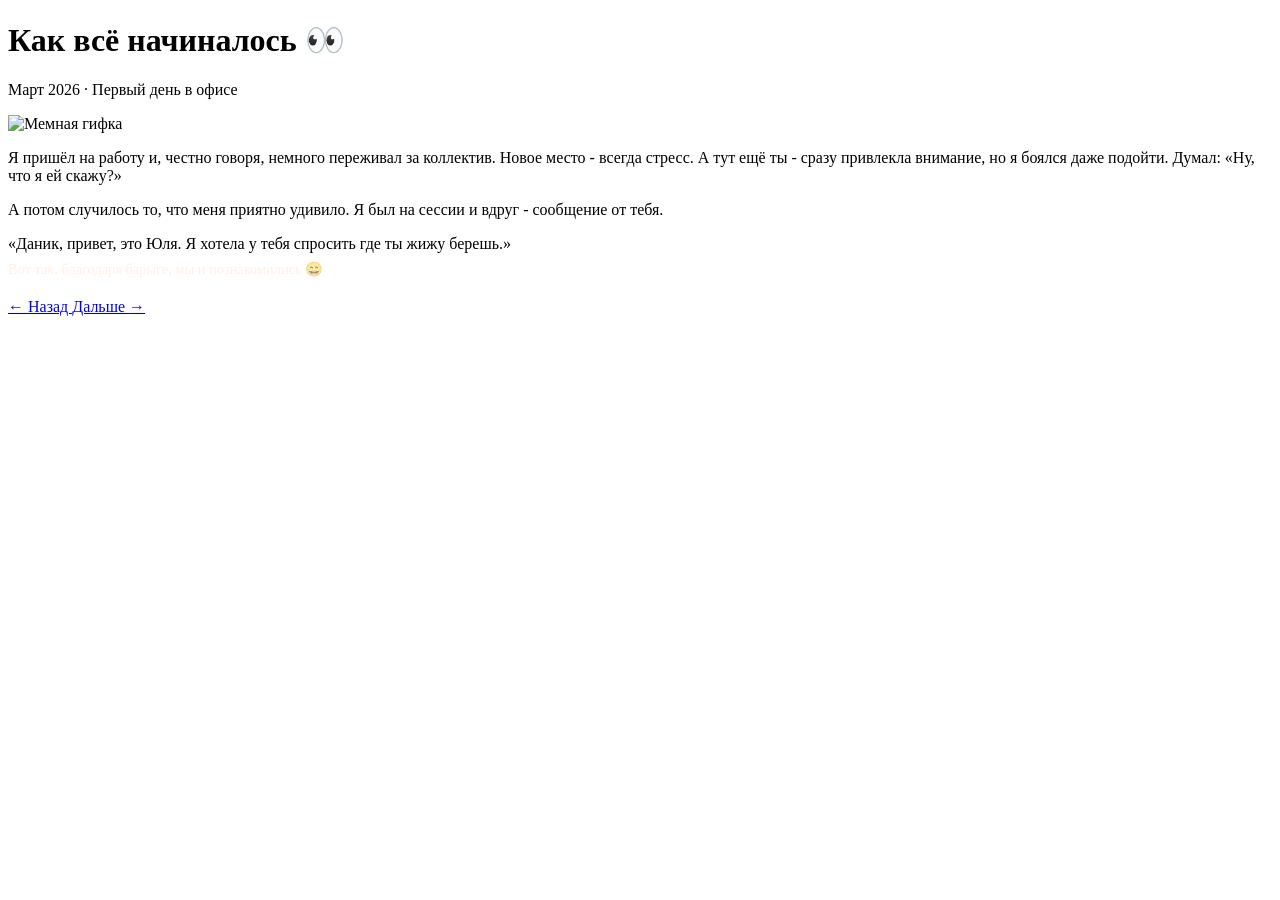
==== page2.html @ 99b497d4 "Add files via upload" ====
<!DOCTYPE html>
<html lang="ru">
<head>
    <meta charset="UTF-8" />
    <meta name="viewport" content="width=device-width, initial-scale=1.0" />
    <title>Как всё начиналось</title>
    <link rel="stylesheet" href="css/style.css" />
</head>
<body>

    <!-- ФОН -->
    <div class="bg-layer"></div>

    <!-- ЧАСТИЦЫ -->
    <div class="particles">
        <div class="particle"></div>
        <div class="particle"></div>
        <div class="particle"></div>
        <div class="particle"></div>
        <div class="particle"></div>
        <div class="particle"></div>
        <div class="particle"></div>
        <div class="particle"></div>
        <div class="particle"></div>
        <div class="particle"></div>
    </div>

    <!-- ОСНОВНОЙ КОНТЕЙНЕР -->
    <div class="container">

        <!-- Заголовок -->
        <h1 class="title">
            <span class="gradient">Как всё начиналось</span> <span class="emoji">👀</span>
        </h1>

        <!-- Подзаголовок -->
        <p class="subtitle">Март 2026 · Первый день в офисе</p>

        <!-- ГИФКА (вставь свою) -->
        <div class="gif-wrapper">
            <!-- ⬇️ СЮДА ВСТАВЬ СВОЮ ГИФКУ ⬇️ -->
            <img
                src="img/gif2.gif"
                alt="Мемная гифка"
                loading="lazy"
            />
            <!-- ⬆️ КОНЕЦ ВСТАВКИ ГИФКИ ⬆️ -->
        </div>

        <!-- ТЕКСТ -->
        <div class="text-wrapper" style="margin-bottom: 20px;">
            <div class="text-content text-left">

                <p>
                    Я пришёл на работу и, честно говоря, немного переживал за коллектив.
                    Новое место - всегда стресс. А тут ещё ты - сразу привлекла внимание,
                    но я <span class="highlight">боялся даже подойти</span>.
                    Думал: «Ну, что я ей скажу?»
                </p>

                <p>
                    А потом случилось то, что меня <span class="highlight">приятно удивило</span>.
                    Я был на сессии  и вдруг - <span class="highlight">сообщение от тебя</span>.
                </p>

                <!-- Цитата-вставка (переписка) -->
                <div class="quote-block">
                    «Даник, привет, это Юля. Я хотела у тебя спросить где ты жижу берешь.»
                </div>

                <p style="margin-top: 8px; font-size: 0.9rem; color: rgba(255,225,200,0.5);">
                    Вот так, благодаря барыге, мы и познакомились 😄
                </p>

            </div>
        </div>

        <!-- КНОПКИ НАВИГАЦИИ -->
        <div class="btn-wrapper">
            <div class="nav-row">
                <a href="index.html" class="btn-next btn-back">
                    <span>
                        <span class="arrow-left">←</span> Назад
                    </span>
                </a>
                <a href="page3.html" class="btn-next">
                    <span>
                        Дальше <span class="arrow">→</span>
                    </span>
                </a>
            </div>
        </div>

        <!-- ПРОГРЕСС -->
        <div class="progress-bar">
            <div class="fill fill-50"></div>
        </div>

    </div>

    <script src="js/main.js"></script>

</body>
</html>
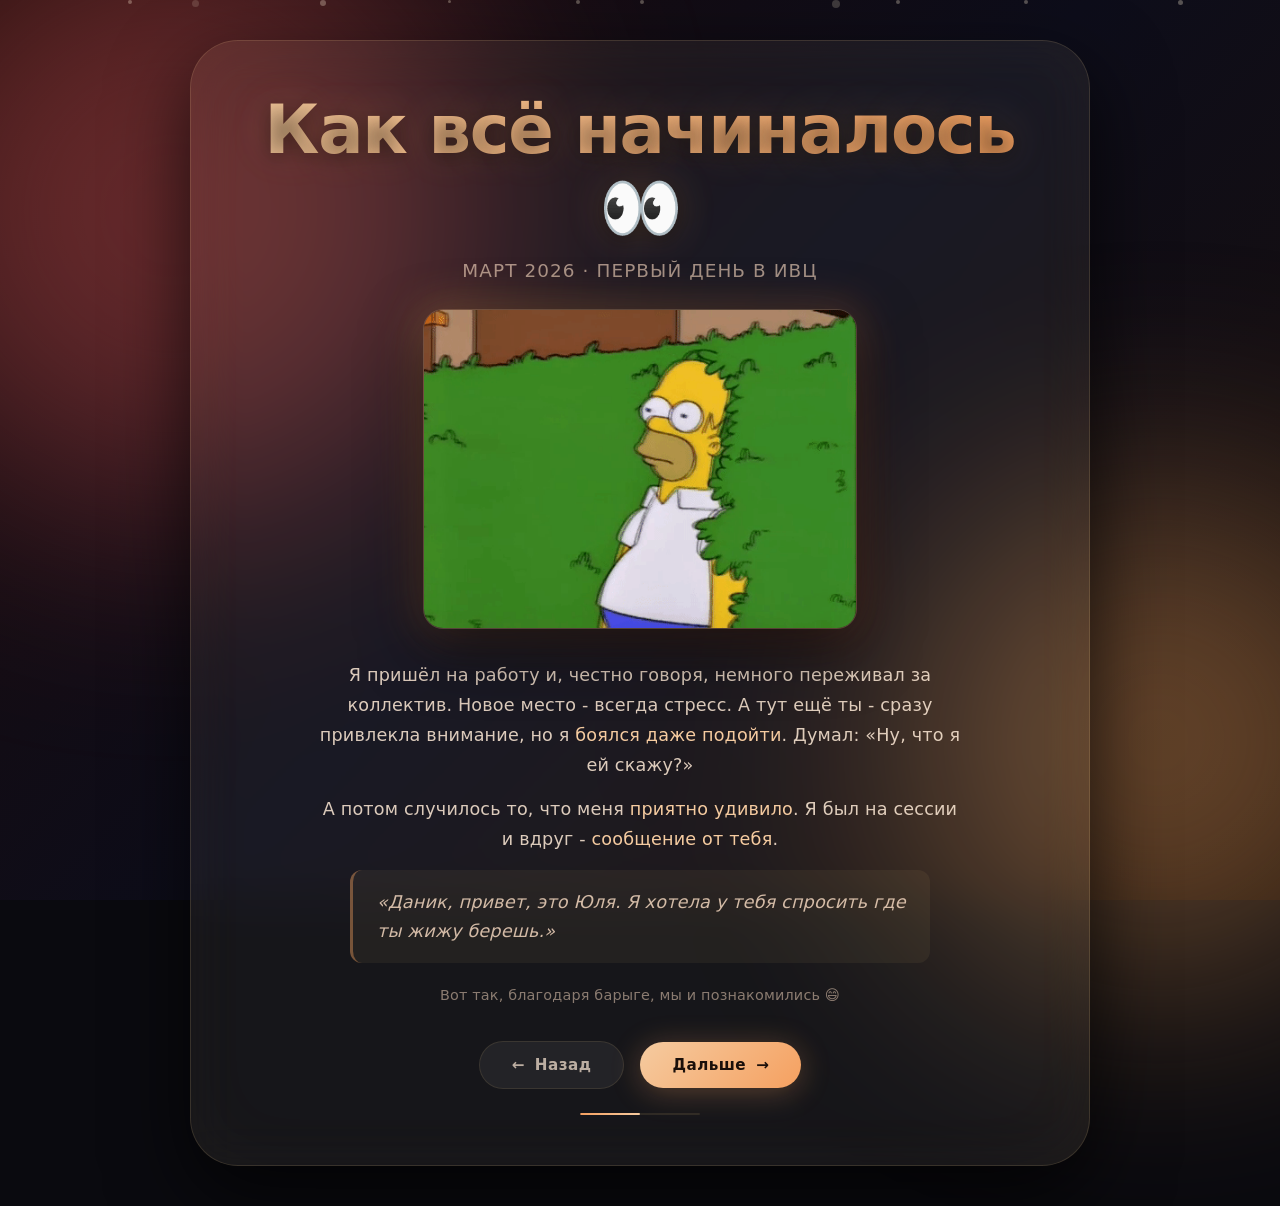
==== commit b198a565: "Update page2.html" ====
--- a/page2.html
+++ b/page2.html
@@ -34,7 +34,7 @@
         </h1>
 
         <!-- Подзаголовок -->
-        <p class="subtitle">Март 2026 · Первый день в офисе</p>
+        <p class="subtitle">Март 2026 · Первый день в ИВЦ</p>
 
         <!-- ГИФКА (вставь свою) -->
         <div class="gif-wrapper">
@@ -101,4 +101,4 @@
     <script src="js/main.js"></script>
 
 </body>
-</html>+</html>
--- a/css/style.css
+++ b/css/style.css
@@ -0,0 +1,796 @@
+/* ============================================
+   ГЛОБАЛЬНЫЙ СБРОС И БАЗА
+   ============================================ */
+* {
+    margin: 0;
+    padding: 0;
+    box-sizing: border-box;
+}
+
+body {
+    min-height: 100vh;
+    display: flex;
+    align-items: center;
+    justify-content: center;
+    font-family: 'Segoe UI', system-ui, -apple-system, sans-serif;
+    background: #0a0a0f;
+    padding: 40px 20px;
+    overflow-y: auto;
+}
+
+/* ============================================
+   ФОНОВЫЙ СЛОЙ С АНИМАЦИЕЙ
+   ============================================ */
+.bg-layer {
+    position: fixed;
+    inset: 0;
+    z-index: 0;
+    background: linear-gradient(135deg, #1a0a0a, #0d0d1a, #1a0f0a);
+}
+
+.bg-layer::before,
+.bg-layer::after {
+    content: '';
+    position: absolute;
+    border-radius: 50%;
+    filter: blur(120px);
+    opacity: 0.5;
+    animation: floatBlob 12s ease-in-out infinite alternate;
+}
+
+.bg-layer::before {
+    width: 600px;
+    height: 600px;
+    top: -10%;
+    left: -10%;
+    background: #b34747;
+    animation-delay: 0s;
+}
+
+.bg-layer::after {
+    width: 500px;
+    height: 500px;
+    bottom: -10%;
+    right: -10%;
+    background: #b37b47;
+    animation-delay: 4s;
+}
+
+@keyframes floatBlob {
+    0% { transform: translate(0, 0) scale(1); }
+    33% { transform: translate(60px, -40px) scale(1.2); }
+    66% { transform: translate(-40px, 60px) scale(0.9); }
+    100% { transform: translate(30px, -30px) scale(1.1); }
+}
+
+/* ============================================
+   ЧАСТИЦЫ (звёздочки)
+   ============================================ */
+.particles {
+    position: fixed;
+    inset: 0;
+    z-index: 1;
+    pointer-events: none;
+    overflow: hidden;
+}
+
+.particle {
+    position: absolute;
+    width: 4px;
+    height: 4px;
+    background: #fff3d6;
+    border-radius: 50%;
+    opacity: 0.3;
+    animation: floatParticle linear infinite;
+}
+
+.particle:nth-child(1) { left: 10%; animation-duration: 14s; animation-delay: 0s; }
+.particle:nth-child(2) { left: 25%; animation-duration: 18s; animation-delay: 2s; width: 6px; height: 6px; }
+.particle:nth-child(3) { left: 45%; animation-duration: 12s; animation-delay: 4s; }
+.particle:nth-child(4) { left: 65%; animation-duration: 20s; animation-delay: 1s; width: 8px; height: 8px; opacity: 0.2; }
+.particle:nth-child(5) { left: 80%; animation-duration: 16s; animation-delay: 3s; }
+.particle:nth-child(6) { left: 92%; animation-duration: 22s; animation-delay: 5s; width: 5px; height: 5px; }
+.particle:nth-child(7) { left: 50%; animation-duration: 15s; animation-delay: 7s; }
+.particle:nth-child(8) { left: 15%; animation-duration: 19s; animation-delay: 2s; width: 7px; height: 7px; opacity: 0.15; }
+.particle:nth-child(9) { left: 70%; animation-duration: 13s; animation-delay: 6s; }
+.particle:nth-child(10) { left: 35%; animation-duration: 17s; animation-delay: 4s; width: 3px; height: 3px; }
+
+@keyframes floatParticle {
+    0% { transform: translateY(100vh) scale(0); opacity: 0; }
+    10% { opacity: 0.3; }
+    90% { opacity: 0.3; }
+    100% { transform: translateY(-10vh) scale(1); opacity: 0; }
+}
+
+/* ============================================
+   ОСНОВНОЙ КОНТЕЙНЕР
+   ============================================ */
+.container {
+    position: relative;
+    z-index: 2;
+    max-width: 900px;
+    width: 100%;
+    padding: 50px 40px;
+    text-align: center;
+    background: rgba(255, 245, 225, 0.05);
+    backdrop-filter: blur(24px);
+    -webkit-backdrop-filter: blur(24px);
+    border-radius: 48px;
+    border: 1px solid rgba(255, 215, 140, 0.15);
+    box-shadow: 0 30px 80px rgba(0, 0, 0, 0.7), inset 0 0 80px rgba(255, 180, 100, 0.03);
+    animation: containerIn 1.2s cubic-bezier(0.16, 1, 0.3, 1) forwards;
+    opacity: 0;
+    transform: translateY(40px) scale(0.96);
+}
+
+@keyframes containerIn {
+    to {
+        opacity: 1;
+        transform: translateY(0) scale(1);
+    }
+}
+
+/* ============================================
+   ЗАГОЛОВКИ
+   ============================================ */
+.title {
+    font-size: clamp(2.4rem, 8vw, 4.2rem);
+    font-weight: 800;
+    color: #f5e6d3;
+    text-shadow: 0 0 40px rgba(255, 180, 100, 0.2), 0 4px 20px rgba(0,0,0,0.5);
+    letter-spacing: -0.02em;
+    margin-bottom: 12px;
+    opacity: 0;
+    animation: fadeUp 0.8s 0.4s forwards;
+}
+
+.title .gradient {
+    background: linear-gradient(135deg, #f5cba0, #f5a060);
+    -webkit-background-clip: text;
+    -webkit-text-fill-color: transparent;
+    background-clip: text;
+}
+
+.title .emoji {
+    -webkit-text-fill-color: initial;
+}
+
+.subtitle {
+    font-size: clamp(0.95rem, 2vw, 1.15rem);
+    font-weight: 400;
+    color: rgba(255, 225, 200, 0.6);
+    letter-spacing: 0.06em;
+    text-transform: uppercase;
+    margin-bottom: 28px;
+    opacity: 0;
+    animation: fadeUp 0.8s 0.7s forwards;
+}
+
+@keyframes fadeUp {
+    to { opacity: 1; transform: translateY(0); }
+}
+
+/* ============================================
+   ГИФКА / ИЗОБРАЖЕНИЯ
+   ============================================ */
+.gif-wrapper {
+    position: relative;
+    display: inline-block;
+    margin-bottom: 28px;
+    opacity: 0;
+    animation: fadeUp 0.9s 0.9s forwards;
+}
+
+.gif-wrapper::before {
+    content: '';
+    position: absolute;
+    inset: -8px;
+    border-radius: 28px;
+    background: linear-gradient(135deg, rgba(255, 180, 100, 0.25), rgba(255, 100, 60, 0.15));
+    filter: blur(20px);
+    z-index: -1;
+    animation: glowPulse 3s ease-in-out infinite alternate;
+}
+
+@keyframes glowPulse {
+    0% { opacity: 0.5; transform: scale(1); }
+    100% { opacity: 1; transform: scale(1.05); }
+}
+
+.gif-wrapper img {
+    display: block;
+    max-width: 100%;
+    height: auto;
+    max-height: 320px;
+    border-radius: 20px;
+    box-shadow: 0 20px 60px rgba(0, 0, 0, 0.6), 0 0 40px rgba(255, 150, 80, 0.05);
+    border: 1px solid rgba(255, 215, 140, 0.15);
+    transition: transform 0.4s ease;
+}
+
+.gif-wrapper img:hover {
+    transform: scale(1.02);
+}
+
+/* ============================================
+   ТЕКСТ
+   ============================================ */
+.text-wrapper {
+    max-width: 650px;
+    margin: 0 auto 36px;
+    min-height: 80px;
+    display: flex;
+    align-items: center;
+    justify-content: center;
+}
+
+.text-content {
+    font-size: clamp(0.95rem, 1.6vw, 1.1rem);
+    line-height: 1.7;
+    color: rgba(255, 235, 215, 0.85);
+    font-weight: 300;
+    letter-spacing: 0.01em;
+    text-align: center;
+}
+
+.text-content p {
+    margin-bottom: 14px;
+}
+
+.text-content .highlight {
+    color: #f5cba0;
+    font-weight: 400;
+}
+
+.text-content .text-left {
+    text-align: left;
+}
+
+.text-content .text-left p:last-child {
+    margin-bottom: 0;
+}
+
+.text-content .cursor {
+    display: inline-block;
+    width: 2px;
+    height: 1.1em;
+    background: #f5a060;
+    margin-left: 2px;
+    animation: blink 0.9s step-end infinite;
+    vertical-align: text-bottom;
+}
+
+@keyframes blink {
+    0%, 100% { opacity: 1; }
+    50% { opacity: 0; }
+}
+
+/* ============================================
+   ЦИТАТА (блок переписки)
+   ============================================ */
+.quote-block {
+    background: rgba(255, 215, 140, 0.06);
+    border-left: 3px solid rgba(245, 160, 96, 0.4);
+    border-radius: 12px;
+    padding: 18px 24px;
+    margin: 16px auto 20px;
+    max-width: 580px;
+    font-style: italic;
+    color: rgba(255, 225, 200, 0.8);
+    font-size: clamp(0.95rem, 1.4vw, 1.1rem);
+    line-height: 1.6;
+    text-align: left;
+}
+
+.quote-block .highlight {
+    color: #f5cba0;
+    font-weight: 500;
+}
+
+/* ============================================
+   КНОПКИ
+   ============================================ */
+.btn-wrapper {
+    opacity: 0;
+    animation: fadeUp 0.8s 1.6s forwards;
+}
+
+.btn-next {
+    display: inline-block;
+    padding: 16px 44px;
+    font-size: 1.05rem;
+    font-weight: 600;
+    color: #1a0f0a;
+    background: linear-gradient(135deg, #f5cba0, #f5a060);
+    border: none;
+    border-radius: 60px;
+    cursor: pointer;
+    text-decoration: none;
+    letter-spacing: 0.03em;
+    box-shadow: 0 4px 30px rgba(245, 160, 96, 0.3);
+    transition: all 0.3s ease;
+    position: relative;
+    overflow: hidden;
+}
+
+.btn-next::before {
+    content: '';
+    position: absolute;
+    inset: 0;
+    border-radius: 60px;
+    background: linear-gradient(135deg, #fff5e6, #f5cba0);
+    opacity: 0;
+    transition: opacity 0.4s ease;
+}
+
+.btn-next:hover::before {
+    opacity: 1;
+}
+
+.btn-next:hover {
+    transform: translateY(-2px) scale(1.02);
+    box-shadow: 0 8px 50px rgba(245, 160, 96, 0.5);
+}
+
+.btn-next:active {
+    transform: scale(0.97);
+}
+
+.btn-next span {
+    position: relative;
+    z-index: 1;
+    display: flex;
+    align-items: center;
+    gap: 10px;
+}
+
+.btn-next .arrow {
+    display: inline-block;
+    transition: transform 0.3s ease;
+}
+
+.btn-next:hover .arrow {
+    transform: translateX(6px);
+}
+
+/* ============================================
+   НАВИГАЦИЯ (кнопки назад/вперёд в ряд)
+   ============================================ */
+.nav-row {
+    display: flex;
+    align-items: center;
+    justify-content: center;
+    gap: 16px;
+    flex-wrap: wrap;
+    margin-top: 8px;
+}
+
+.nav-row .btn-next {
+    min-width: 140px;
+    padding: 14px 32px;
+    font-size: 0.95rem;
+}
+
+.nav-row .btn-next.btn-back {
+    background: rgba(255, 255, 255, 0.06);
+    color: rgba(255, 235, 215, 0.7);
+    box-shadow: none;
+    border: 1px solid rgba(255, 215, 140, 0.1);
+}
+
+.nav-row .btn-next.btn-back::before {
+    background: rgba(255, 255, 255, 0.05);
+}
+
+.nav-row .btn-next.btn-back:hover {
+    color: #f5e6d3;
+    border-color: rgba(255, 215, 140, 0.25);
+    box-shadow: 0 4px 30px rgba(255, 215, 140, 0.05);
+}
+
+.nav-row .btn-next .arrow-left {
+    display: inline-block;
+    transition: transform 0.3s ease;
+}
+
+.nav-row .btn-next.btn-back:hover .arrow-left {
+    transform: translateX(-6px);
+}
+
+/* ============================================
+   ПРОГРЕСС-БАР
+   ============================================ */
+.progress-bar {
+    margin-top: 24px;
+    width: 120px;
+    height: 2px;
+    margin-left: auto;
+    margin-right: auto;
+    background: rgba(255, 215, 140, 0.1);
+    border-radius: 4px;
+    overflow: hidden;
+}
+
+.progress-bar .fill {
+    height: 100%;
+    border-radius: 4px;
+    animation: progressPulse 2s ease-in-out infinite;
+}
+
+.progress-bar .fill.fill-25 { width: 25%; background: linear-gradient(90deg, #f5a060, #f5cba0); }
+.progress-bar .fill.fill-50 { width: 50%; background: linear-gradient(90deg, #f5a060, #f5cba0); }
+.progress-bar .fill.fill-75 { width: 75%; background: linear-gradient(90deg, #f5a060, #f5cba0); }
+.progress-bar .fill.fill-100 { width: 100%; background: linear-gradient(90deg, #f5a060, #f5cba0); }
+
+@keyframes progressPulse {
+    0%, 100% { opacity: 0.5; }
+    50% { opacity: 1; }
+}
+
+/* ============================================
+   КАРУСЕЛЬ
+   ============================================ */
+.carousel-section {
+    margin: 8px 0 24px;
+    width: 100%;
+}
+
+.carousel-title {
+    font-size: clamp(0.9rem, 1.2vw, 1.05rem);
+    color: rgba(255, 225, 200, 0.5);
+    letter-spacing: 0.05em;
+    text-transform: uppercase;
+    margin-bottom: 16px;
+    font-weight: 300;
+}
+
+.carousel-wrapper {
+    position: relative;
+    width: 100%;
+    max-width: 600px;
+    margin: 0 auto;
+    border-radius: 20px;
+    overflow: hidden;
+    box-shadow: 0 10px 40px rgba(0, 0, 0, 0.5);
+    border: 1px solid rgba(255, 215, 140, 0.1);
+    aspect-ratio: 16 / 10;
+    background: rgba(0, 0, 0, 0.3);
+}
+
+.carousel-track {
+    display: flex;
+    width: 100%;
+    height: 100%;
+    transition: transform 0.5s cubic-bezier(0.25, 0.46, 0.45, 0.94);
+    will-change: transform;
+}
+
+.carousel-slide {
+    min-width: 100%;
+    height: 100%;
+    flex-shrink: 0;
+    display: flex;
+    align-items: center;
+    justify-content: center;
+    overflow: hidden;
+    background: #0a0a0f;
+}
+
+.carousel-slide img {
+    width: 100%;
+    height: 100%;
+    object-fit: cover;
+    display: block;
+    user-select: none;
+    -webkit-user-drag: none;
+}
+
+/* Кнопки навигации карусели */
+.carousel-btn {
+    position: absolute;
+    top: 50%;
+    transform: translateY(-50%);
+    background: rgba(0, 0, 0, 0.5);
+    backdrop-filter: blur(8px);
+    -webkit-backdrop-filter: blur(8px);
+    border: 1px solid rgba(255, 215, 140, 0.15);
+    color: rgba(255, 235, 215, 0.8);
+    width: 40px;
+    height: 40px;
+    border-radius: 50%;
+    cursor: pointer;
+    font-size: 1.2rem;
+    transition: all 0.3s ease;
+    display: flex;
+    align-items: center;
+    justify-content: center;
+    z-index: 10;
+    user-select: none;
+}
+
+.carousel-btn:hover {
+    background: rgba(255, 215, 140, 0.2);
+    border-color: rgba(255, 215, 140, 0.3);
+    transform: translateY(-50%) scale(1.05);
+}
+
+.carousel-btn:active {
+    transform: translateY(-50%) scale(0.95);
+}
+
+.carousel-btn.prev {
+    left: 12px;
+}
+
+.carousel-btn.next {
+    right: 12px;
+}
+
+.carousel-btn svg {
+    width: 20px;
+    height: 20px;
+    fill: none;
+    stroke: currentColor;
+    stroke-width: 2.5;
+    stroke-linecap: round;
+    stroke-linejoin: round;
+}
+
+/* Индикаторы (точки) */
+.carousel-dots {
+    display: flex;
+    justify-content: center;
+    gap: 8px;
+    margin-top: 16px;
+}
+
+.carousel-dot {
+    width: 8px;
+    height: 8px;
+    border-radius: 50%;
+    background: rgba(255, 215, 140, 0.2);
+    border: none;
+    cursor: pointer;
+    transition: all 0.4s ease;
+    padding: 0;
+}
+
+.carousel-dot.active {
+    background: #f5cba0;
+    width: 24px;
+    border-radius: 4px;
+    box-shadow: 0 0 20px rgba(245, 160, 96, 0.3);
+}
+
+.carousel-dot:hover {
+    background: rgba(255, 215, 140, 0.4);
+}
+
+.carousel-dot.active:hover {
+    background: #f5cba0;
+}
+
+/* ============================================
+   ФИНАЛЬНАЯ СТРАНИЦА (стили для page6)
+   ============================================ */
+.final-text {
+    font-size: clamp(1rem, 1.8vw, 1.2rem);
+    line-height: 1.8;
+}
+
+.final-text .big-emoji {
+    font-size: clamp(2rem, 4vw, 3rem);
+    display: block;
+    margin: 10px 0 16px;
+}
+
+.final-text .highlight-gold {
+    color: #f5cba0;
+    font-weight: 500;
+}
+
+.final-text .signature {
+    margin-top: 20px;
+    padding-top: 20px;
+    border-top: 1px solid rgba(255, 215, 140, 0.1);
+    font-size: clamp(0.95rem, 1.4vw, 1.1rem);
+    color: rgba(255, 235, 215, 0.6);
+    font-style: italic;
+}
+
+.final-text .support-block {
+    background: rgba(255, 215, 140, 0.06);
+    border-radius: 16px;
+    padding: 20px 24px;
+    margin: 16px auto 12px;
+    max-width: 520px;
+    border: 1px solid rgba(255, 215, 140, 0.08);
+}
+
+.final-text .support-block .highlight {
+    color: #f5cba0;
+    font-weight: 500;
+}
+
+.final-text .support-block-gold {
+    border-color: rgba(245, 160, 96, 0.2);
+}
+
+.final-text .wishes-grid {
+    display: grid;
+    grid-template-columns: 1fr 1fr;
+    gap: 8px 16px;
+    margin: 12px auto 16px;
+    max-width: 440px;
+    text-align: left;
+    font-size: clamp(0.9rem, 1.2vw, 1rem);
+    color: rgba(255, 235, 215, 0.85);
+}
+
+.final-text .wishes-grid span {
+    padding: 4px 0;
+}
+
+.final-text .wishes-grid .emoji-item {
+    margin-right: 6px;
+}
+
+/* ============================================
+   АДАПТИВ
+   ============================================ */
+@media (max-width: 768px) {
+    .container {
+        padding: 35px 25px;
+        border-radius: 36px;
+    }
+
+    .text-wrapper {
+        max-width: 100%;
+    }
+
+    .quote-block {
+        max-width: 100%;
+        padding: 14px 18px;
+    }
+
+    .final-text .wishes-grid {
+        max-width: 100%;
+    }
+
+    .final-text .support-block {
+        max-width: 100%;
+        padding: 16px 18px;
+    }
+}
+
+@media (max-width: 480px) {
+    body {
+        padding: 20px 12px;
+    }
+
+    .container {
+        padding: 28px 16px;
+        border-radius: 32px;
+        max-width: 100%;
+    }
+
+    .gif-wrapper img {
+        max-height: 220px;
+    }
+
+    .btn-next {
+        padding: 14px 28px;
+        font-size: 0.9rem;
+    }
+
+    .text-content {
+        font-size: 0.9rem;
+    }
+
+    .progress-bar {
+        width: 80px;
+    }
+
+    .quote-block {
+        padding: 12px 16px;
+        margin: 12px auto 16px;
+        font-size: 0.85rem;
+    }
+
+    .nav-row {
+        gap: 10px;
+    }
+
+    .nav-row .btn-next {
+        min-width: 90px;
+        padding: 12px 18px;
+        font-size: 0.8rem;
+    }
+
+    /* Карусель */
+    .carousel-wrapper {
+        max-width: 100%;
+        border-radius: 14px;
+        aspect-ratio: 4 / 3;
+    }
+
+    .carousel-btn {
+        width: 32px;
+        height: 32px;
+        font-size: 0.9rem;
+    }
+
+    .carousel-btn.prev {
+        left: 6px;
+    }
+
+    .carousel-btn.next {
+        right: 6px;
+    }
+
+    .carousel-btn svg {
+        width: 16px;
+        height: 16px;
+    }
+
+    .carousel-dot {
+        width: 6px;
+        height: 6px;
+    }
+
+    .carousel-dot.active {
+        width: 18px;
+    }
+
+    /* Финальная страница */
+    .final-text .wishes-grid {
+        grid-template-columns: 1fr;
+        gap: 4px 0;
+        max-width: 100%;
+    }
+
+    .final-text .support-block {
+        padding: 14px 16px;
+    }
+}
+
+@media (max-width: 380px) {
+    body {
+        padding: 12px 8px;
+    }
+
+    .container {
+        padding: 20px 12px;
+        border-radius: 24px;
+    }
+
+    .gif-wrapper img {
+        max-height: 160px;
+        border-radius: 14px;
+    }
+
+    .title {
+        font-size: 1.8rem;
+    }
+
+    .nav-row .btn-next {
+        min-width: 70px;
+        padding: 10px 14px;
+        font-size: 0.75rem;
+    }
+
+    .carousel-wrapper {
+        border-radius: 10px;
+        aspect-ratio: 1 / 1;
+    }
+
+    .carousel-btn {
+        width: 28px;
+        height: 28px;
+    }
+
+    .carousel-btn svg {
+        width: 14px;
+        height: 14px;
+    }
+}
